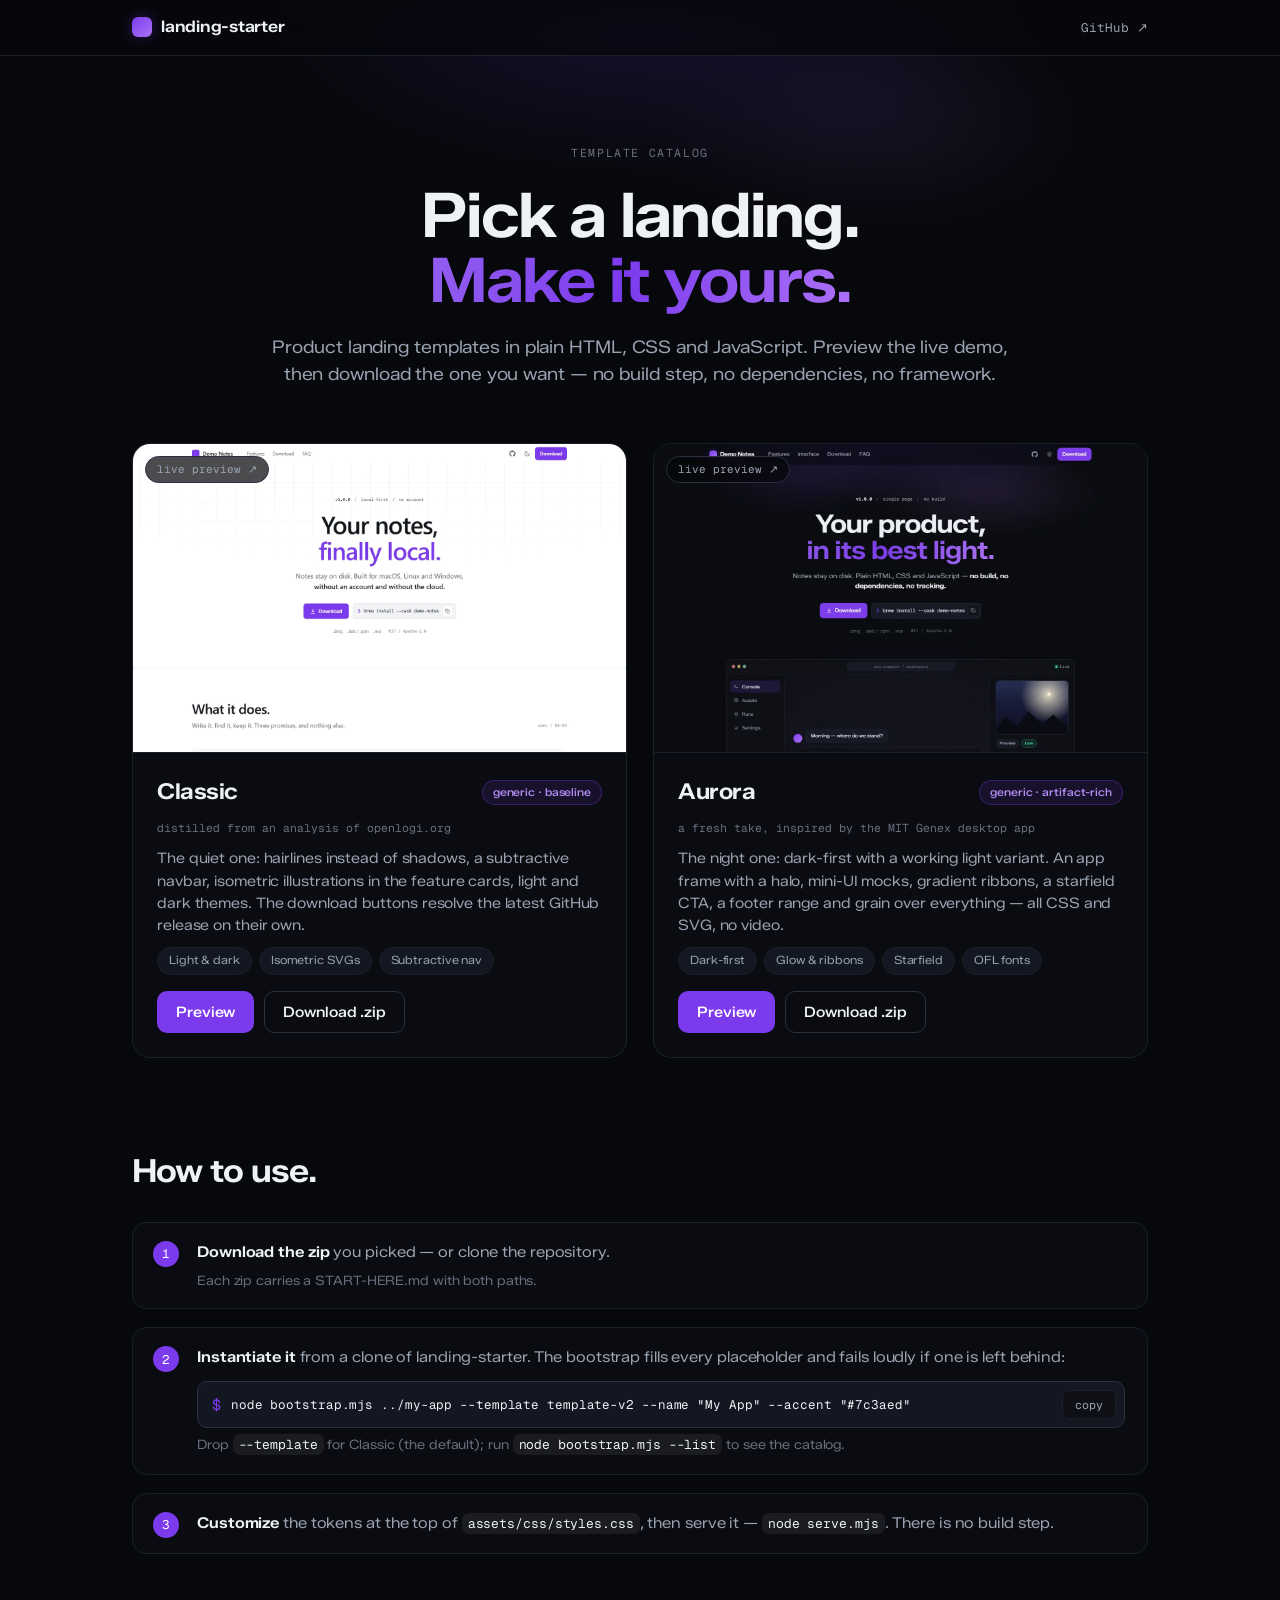
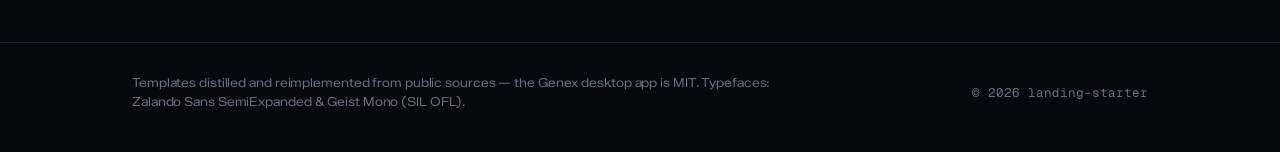
==== site/index.html @ e27b5848 "feat: catalogo de templates - galeria no Pages, bootstrap --template/--list, tools de build e captur" ====
<!DOCTYPE html>
<html lang="en">
<head>
  <meta charset="utf-8" />
  <meta name="viewport" content="width=device-width, initial-scale=1" />
  <title>landing-starter — template catalog</title>
  <meta name="description" content="Product landing templates in plain HTML, CSS and JavaScript. Preview a live demo, download the one you want — no build step." />

  <link rel="preload" href="assets/fonts/ZalandoSansSemiExpanded-variable.woff2" as="font" type="font/woff2" crossorigin />
  <link rel="preload" href="assets/fonts/GeistMono-variable.woff2" as="font" type="font/woff2" crossorigin />
  <link rel="stylesheet" href="styles.css" />
</head>
<body>
  <header class="bar">
    <div class="bar-inner">
      <span class="brand"><span class="brand-mark" aria-hidden="true"></span>landing-starter</span>
      <a class="bar-link mono" href="https://github.com/mafhper/landing-starter">GitHub&nbsp;&#8599;</a>
    </div>
  </header>

  <main>
    <!-- ============================= INTRO ============================= -->
    <section class="intro">
      <span class="eyebrow mono">template catalog</span>
      <h1>Pick a landing.<br /><span class="grad">Make it yours.</span></h1>
      <p>Product landing templates in plain HTML, CSS and JavaScript. Preview the live demo, then download the one you want — no build step, no dependencies, no framework.</p>
    </section>

    <!-- ============================= CARDS ============================= -->
    <section class="cards">
      <article class="tcard">
        <a class="shot" href="classic/" aria-label="Open the Classic live demo">
          <img src="img/classic.webp" alt="Classic template — hero of the live demo" width="1440" height="900" />
          <span class="shot-tag mono">live preview &#8599;</span>
        </a>
        <div class="tbody">
          <div class="trow">
            <h2>Classic</h2>
            <span class="badge">generic · baseline</span>
          </div>
          <p class="origin mono">distilled from an analysis of openlogi.org</p>
          <p class="desc">The quiet one: hairlines instead of shadows, a subtractive navbar, isometric illustrations in the feature cards, light and dark themes. The download buttons resolve the latest GitHub release on their own.</p>
          <div class="tags">
            <span>Light &amp; dark</span>
            <span>Isometric SVGs</span>
            <span>Subtractive nav</span>
          </div>
          <div class="acts">
            <a class="btn btn-primary" href="classic/">Preview</a>
            <a class="btn btn-ghost" href="downloads/classic.zip" download>Download .zip</a>
          </div>
        </div>
      </article>

      <article class="tcard">
        <a class="shot" href="aurora/" aria-label="Open the Aurora live demo">
          <img src="img/aurora.webp" alt="Aurora template — hero of the live demo" width="1440" height="900" />
          <span class="shot-tag mono">live preview &#8599;</span>
        </a>
        <div class="tbody">
          <div class="trow">
            <h2>Aurora</h2>
            <span class="badge">generic · artifact-rich</span>
          </div>
          <p class="origin mono">a fresh take, inspired by the MIT Genex desktop app</p>
          <p class="desc">The night one: dark-first with a working light variant. An app frame with a halo, mini-UI mocks, gradient ribbons, a starfield CTA, a footer range and grain over everything — all CSS and SVG, no video.</p>
          <div class="tags">
            <span>Dark-first</span>
            <span>Glow &amp; ribbons</span>
            <span>Starfield</span>
            <span>OFL fonts</span>
          </div>
          <div class="acts">
            <a class="btn btn-primary" href="aurora/">Preview</a>
            <a class="btn btn-ghost" href="downloads/aurora.zip" download>Download .zip</a>
          </div>
        </div>
      </article>
    </section>

    <!-- ============================== HOW ============================== -->
    <section class="how">
      <h2>How to use.</h2>
      <ol>
        <li>
          <b>Download the zip</b> you picked — or clone the repository.
          <span class="muted">Each zip carries a START-HERE.md with both paths.</span>
        </li>
        <li>
          <b>Instantiate it</b> from a clone of landing-starter. The bootstrap fills every placeholder and fails loudly if one is left behind:
          <span class="cmd">
            <span class="sigil">$</span>
            <code>node bootstrap.mjs ../my-app --template template-v2 --name "My App" --accent "#7c3aed"</code>
            <button type="button" class="copy-btn" data-copy='node bootstrap.mjs ../my-app --template template-v2 --name "My App" --accent "#7c3aed"' aria-label="Copy command">copy</button>
          </span>
          <span class="muted">Drop <code>--template</code> for Classic (the default); run <code>node bootstrap.mjs --list</code> to see the catalog.</span>
        </li>
        <li>
          <b>Customize</b> the tokens at the top of <code>assets/css/styles.css</code>, then serve it — <code>node serve.mjs</code>. There is no build step.
        </li>
      </ol>
    </section>
  </main>

  <footer>
    <div class="foot-inner">
      <p>Templates distilled and reimplemented from public sources — the Genex desktop app is MIT. Typefaces: Zalando Sans SemiExpanded &amp; Geist Mono (SIL OFL).</p>
      <p class="mono">&copy; <span id="year">2026</span> landing-starter</p>
    </div>
  </footer>

  <script src="app.js"></script>
</body>
</html>
---- site/styles.css ----
/* ==========================================================================
   landing-starter — a galeria do catálogo

   Página de índice publicada na raiz do Pages; os demos vivem em /classic/
   e /aurora/, e os zips em /downloads/ (gerados por tools/build-site.mjs).
   Mesma família visual da Aurora (escuro, hairline, glow), sem toggle:
   o catálogo é uma página só, direta ao ponto.
   ========================================================================== */

@font-face {
  font-family: "Zalando Sans SemiExpanded";
  src: url("assets/fonts/ZalandoSansSemiExpanded-variable.woff2") format("woff2");
  font-weight: 200 900;
  font-style: normal;
  font-display: swap;
}
@font-face {
  font-family: "Geist Mono";
  src: url("assets/fonts/GeistMono-variable.woff2") format("woff2");
  font-weight: 200 900;
  font-style: normal;
  font-display: swap;
}

:root {
  --accent: #7c3aed;
  --glow-a: color-mix(in srgb, var(--accent) 58%, #7c5cff);
  --glow-b: color-mix(in srgb, var(--accent) 28%, #c084fc);

  --canvas: #07080c;
  --band: #0a0c11;
  --surface: #0e1016;
  --surface-2: #131722;

  --ink: #eef1f6;
  --muted: #9aa3b2;
  --faint: #67707f;

  --hairline: #1b1f29;
  --hairline-strong: #2a3040;

  --r-sm: 7px;
  --r-md: 10px;
  --r-lg: 14px;
  --r-xl: 18px;
  --r-pill: 9999px;

  --maxw: 1080px;

  --font-sans: "Zalando Sans SemiExpanded", system-ui, -apple-system, "Segoe UI", Roboto, "Helvetica Neue", Arial, sans-serif;
  --font-mono: "Geist Mono", ui-monospace, "SF Mono", "Cascadia Mono", Menlo, Consolas, monospace;
}

* { box-sizing: border-box; }
html { scroll-behavior: smooth; }
body {
  margin: 0;
  background: var(--canvas);
  color: var(--ink);
  font-family: var(--font-sans);
  font-size: 16px;
  line-height: 1.55;
  letter-spacing: -0.006em;
  -webkit-font-smoothing: antialiased;
}
a { color: inherit; text-decoration: none; }
img { display: block; }
h1, h2, p { margin: 0; }
code { font-family: var(--font-mono); }

.mono { font-family: var(--font-mono); font-variant-numeric: tabular-nums; letter-spacing: 0; }

::selection { background: color-mix(in srgb, var(--accent) 30%, transparent); }

/* ---- topo ---------------------------------------------------------------- */

.bar {
  position: sticky;
  top: 0;
  z-index: 10;
  background: color-mix(in srgb, var(--canvas) 74%, transparent);
  -webkit-backdrop-filter: saturate(160%) blur(16px);
  backdrop-filter: saturate(160%) blur(16px);
  border-bottom: 1px solid var(--hairline);
}
.bar-inner {
  max-width: var(--maxw);
  margin: 0 auto;
  padding: 15px 32px;
  display: flex;
  align-items: center;
  justify-content: space-between;
  gap: 16px;
}
.brand { display: inline-flex; align-items: center; gap: 9px; font-weight: 600; letter-spacing: -0.015em; }
.brand-mark {
  width: 20px; height: 20px;
  border-radius: 30%;
  background: linear-gradient(140deg, var(--accent), var(--glow-b));
  box-shadow: 0 0 16px -4px color-mix(in srgb, var(--glow-a) 80%, transparent);
}
.bar-link { font-size: 12.5px; color: var(--muted); }
.bar-link:hover { color: var(--ink); }

/* ---- intro --------------------------------------------------------------- */

.intro {
  position: relative;
  max-width: var(--maxw);
  margin: 0 auto;
  padding: 84px 32px 56px;
  text-align: center;
}
.intro::before {
  content: "";
  position: absolute;
  inset: -60px 0 auto 0;
  height: 420px;
  background:
    radial-gradient(52% 60% at 50% 0%, color-mix(in srgb, var(--glow-a) 34%, transparent), transparent 72%),
    radial-gradient(30% 34% at 72% 30%, color-mix(in srgb, var(--glow-b) 22%, transparent), transparent 70%);
  filter: blur(34px);
  opacity: .5;
  pointer-events: none;
}
.intro > * { position: relative; }

.eyebrow {
  display: inline-block;
  font-size: 11.5px;
  letter-spacing: .14em;
  text-transform: uppercase;
  color: var(--faint);
}
.intro h1 {
  margin: 18px 0 0;
  font-size: clamp(36px, 5.6vw, 62px);
  font-weight: 620;
  letter-spacing: -0.028em;
  line-height: 1.05;
  text-wrap: balance;
}
.grad {
  background: linear-gradient(100deg, color-mix(in srgb, var(--accent) 82%, #fff), var(--accent) 46%, var(--glow-b));
  -webkit-background-clip: text;
  background-clip: text;
  color: transparent;
}
.intro p {
  margin: 20px auto 0;
  max-width: 58ch;
  color: var(--muted);
  font-size: clamp(15px, 1.9vw, 17.5px);
  text-wrap: pretty;
}

/* ---- cards --------------------------------------------------------------- */

.cards {
  max-width: var(--maxw);
  margin: 0 auto;
  padding: 0 32px 24px;
  display: grid;
  grid-template-columns: repeat(2, 1fr);
  gap: 26px;
  align-items: start;
}

.tcard {
  border: 1px solid var(--hairline);
  border-radius: var(--r-xl);
  background: color-mix(in srgb, var(--surface) 58%, transparent);
  overflow: hidden;
  transition: transform .22s cubic-bezier(.2, .7, .2, 1), border-color .22s, box-shadow .22s;
}
.tcard:hover {
  transform: translateY(-2px);
  border-color: var(--hairline-strong);
  box-shadow: 0 30px 70px -40px color-mix(in srgb, var(--glow-a) 55%, transparent);
}

.shot { position: relative; display: block; border-bottom: 1px solid var(--hairline); background: var(--band); }
.shot img { width: 100%; height: auto; aspect-ratio: 16 / 10; object-fit: cover; object-position: top; }
.shot::after {
  content: "";
  position: absolute;
  inset: 0;
  background: linear-gradient(180deg, transparent 62%, color-mix(in srgb, var(--canvas) 42%, transparent));
  opacity: 0;
  transition: opacity .2s;
}
.shot:hover::after { opacity: 1; }
.shot-tag {
  position: absolute;
  top: 12px; left: 12px;
  z-index: 1;
  padding: 4px 11px;
  border: 1px solid var(--hairline-strong);
  border-radius: var(--r-pill);
  background: color-mix(in srgb, var(--canvas) 72%, transparent);
  -webkit-backdrop-filter: blur(8px);
  backdrop-filter: blur(8px);
  font-size: 11px;
  color: var(--muted);
}

.tbody { padding: 22px 24px 24px; display: grid; gap: 10px; }
.trow { display: flex; align-items: center; justify-content: space-between; gap: 12px; }
.trow h2 { font-size: 22px; font-weight: 620; letter-spacing: -0.02em; }
.badge {
  padding: 3px 10px;
  border: 1px solid color-mix(in srgb, var(--accent) 34%, transparent);
  border-radius: var(--r-pill);
  background: color-mix(in srgb, var(--accent) 12%, transparent);
  color: color-mix(in srgb, var(--accent) 55%, var(--ink));
  font-size: 11px;
  font-weight: 520;
  white-space: nowrap;
}
.origin { font-size: 11.5px; color: var(--faint); }
.desc { color: var(--muted); font-size: 14.5px; text-wrap: pretty; }

.tags { display: flex; flex-wrap: wrap; gap: 7px; }
.tags span {
  padding: 4px 11px;
  border: 1px solid var(--hairline);
  border-radius: var(--r-pill);
  background: var(--surface-2);
  color: var(--muted);
  font-size: 11.5px;
}

.acts { display: flex; gap: 10px; margin-top: 6px; }
.btn {
  display: inline-flex;
  align-items: center;
  justify-content: center;
  padding: 9px 18px;
  border: 1px solid transparent;
  border-radius: var(--r-md);
  font-family: inherit;
  font-size: 14.5px;
  font-weight: 520;
  cursor: pointer;
  transition: transform .15s, background .15s, border-color .15s, color .15s;
}
.btn:active { transform: scale(.97); }
.btn:focus-visible { outline: 2px solid color-mix(in srgb, var(--accent) 60%, transparent); outline-offset: 2px; }
.btn-primary { background: var(--accent); color: #fff; }
.btn-primary:hover { background: color-mix(in srgb, var(--accent) 86%, #fff); }
.btn-ghost { border-color: var(--hairline-strong); color: var(--ink); }
.btn-ghost:hover { background: color-mix(in srgb, var(--ink) 6%, transparent); }

/* ---- como usar ----------------------------------------------------------- */

.how {
  max-width: var(--maxw);
  margin: 0 auto;
  padding: 64px 32px 88px;
}
.how h2 {
  font-size: clamp(24px, 3.2vw, 32px);
  font-weight: 620;
  letter-spacing: -0.024em;
  margin-bottom: 26px;
}
.how ol { margin: 0; padding: 0; list-style: none; display: grid; gap: 18px; counter-reset: step; }
.how li {
  position: relative;
  padding: 18px 22px 18px 64px;
  border: 1px solid var(--hairline);
  border-radius: var(--r-lg);
  background: color-mix(in srgb, var(--surface) 58%, transparent);
  color: var(--muted);
  font-size: 15px;
  counter-increment: step;
  text-wrap: pretty;
}
.how li::before {
  content: counter(step);
  position: absolute;
  left: 20px;
  top: 18px;
  width: 26px; height: 26px;
  display: grid; place-items: center;
  border-radius: 50%;
  background: var(--accent);
  color: #fff;
  font-family: var(--font-mono);
  font-size: 12.5px;
}
.how li b { color: var(--ink); font-weight: 600; }
.how .muted { display: block; margin-top: 6px; font-size: 13px; color: var(--faint); }
.how code { font-size: 13px; padding: 2px 6px; border-radius: var(--r-sm); background: color-mix(in srgb, var(--ink) 7%, transparent); color: var(--ink); }

.cmd {
  margin-top: 12px;
  display: flex;
  align-items: center;
  gap: 10px;
  padding: 8px 8px 8px 14px;
  border: 1px solid var(--hairline-strong);
  border-radius: var(--r-md);
  background: var(--surface-2);
  overflow-x: auto;
}
.cmd .sigil { color: var(--accent); font-family: var(--font-mono); }
.cmd code { background: none; padding: 0; white-space: nowrap; font-size: 12.5px; }
.copy-btn {
  margin-left: auto;
  padding: 6px 12px;
  border: 1px solid var(--hairline);
  border-radius: var(--r-sm);
  background: var(--surface);
  color: var(--muted);
  font-family: var(--font-mono);
  font-size: 11.5px;
  cursor: pointer;
  transition: color .15s, border-color .15s;
}
.copy-btn:hover { color: var(--ink); }
.copy-btn.done { color: var(--accent); border-color: var(--accent); }

/* ---- rodapé -------------------------------------------------------------- */

footer { border-top: 1px solid var(--hairline); padding: 30px 0 40px; }
.foot-inner {
  max-width: var(--maxw);
  margin: 0 auto;
  padding: 0 32px;
  display: flex;
  flex-wrap: wrap;
  justify-content: space-between;
  align-items: center;
  gap: 12px;
}
footer p { color: var(--faint); font-size: 12.5px; max-width: 72ch; text-wrap: pretty; }
footer .mono { white-space: nowrap; }

/* ---- breakpoints --------------------------------------------------------- */

@media (max-width: 900px) {
  .cards { grid-template-columns: 1fr; }
  .intro { padding-top: 64px; }
}
@media (max-width: 560px) {
  .bar-inner, .intro, .cards, .how, .foot-inner { padding-left: 20px; padding-right: 20px; }
  .acts { flex-wrap: wrap; }
  .how li { padding-left: 56px; }
}

@media (prefers-reduced-motion: reduce) {
  html { scroll-behavior: auto; }
  .tcard, .btn, .shot::after, .copy-btn { transition: none; }
  .tcard:hover { transform: none; }
  .btn:active { transform: none; }
}
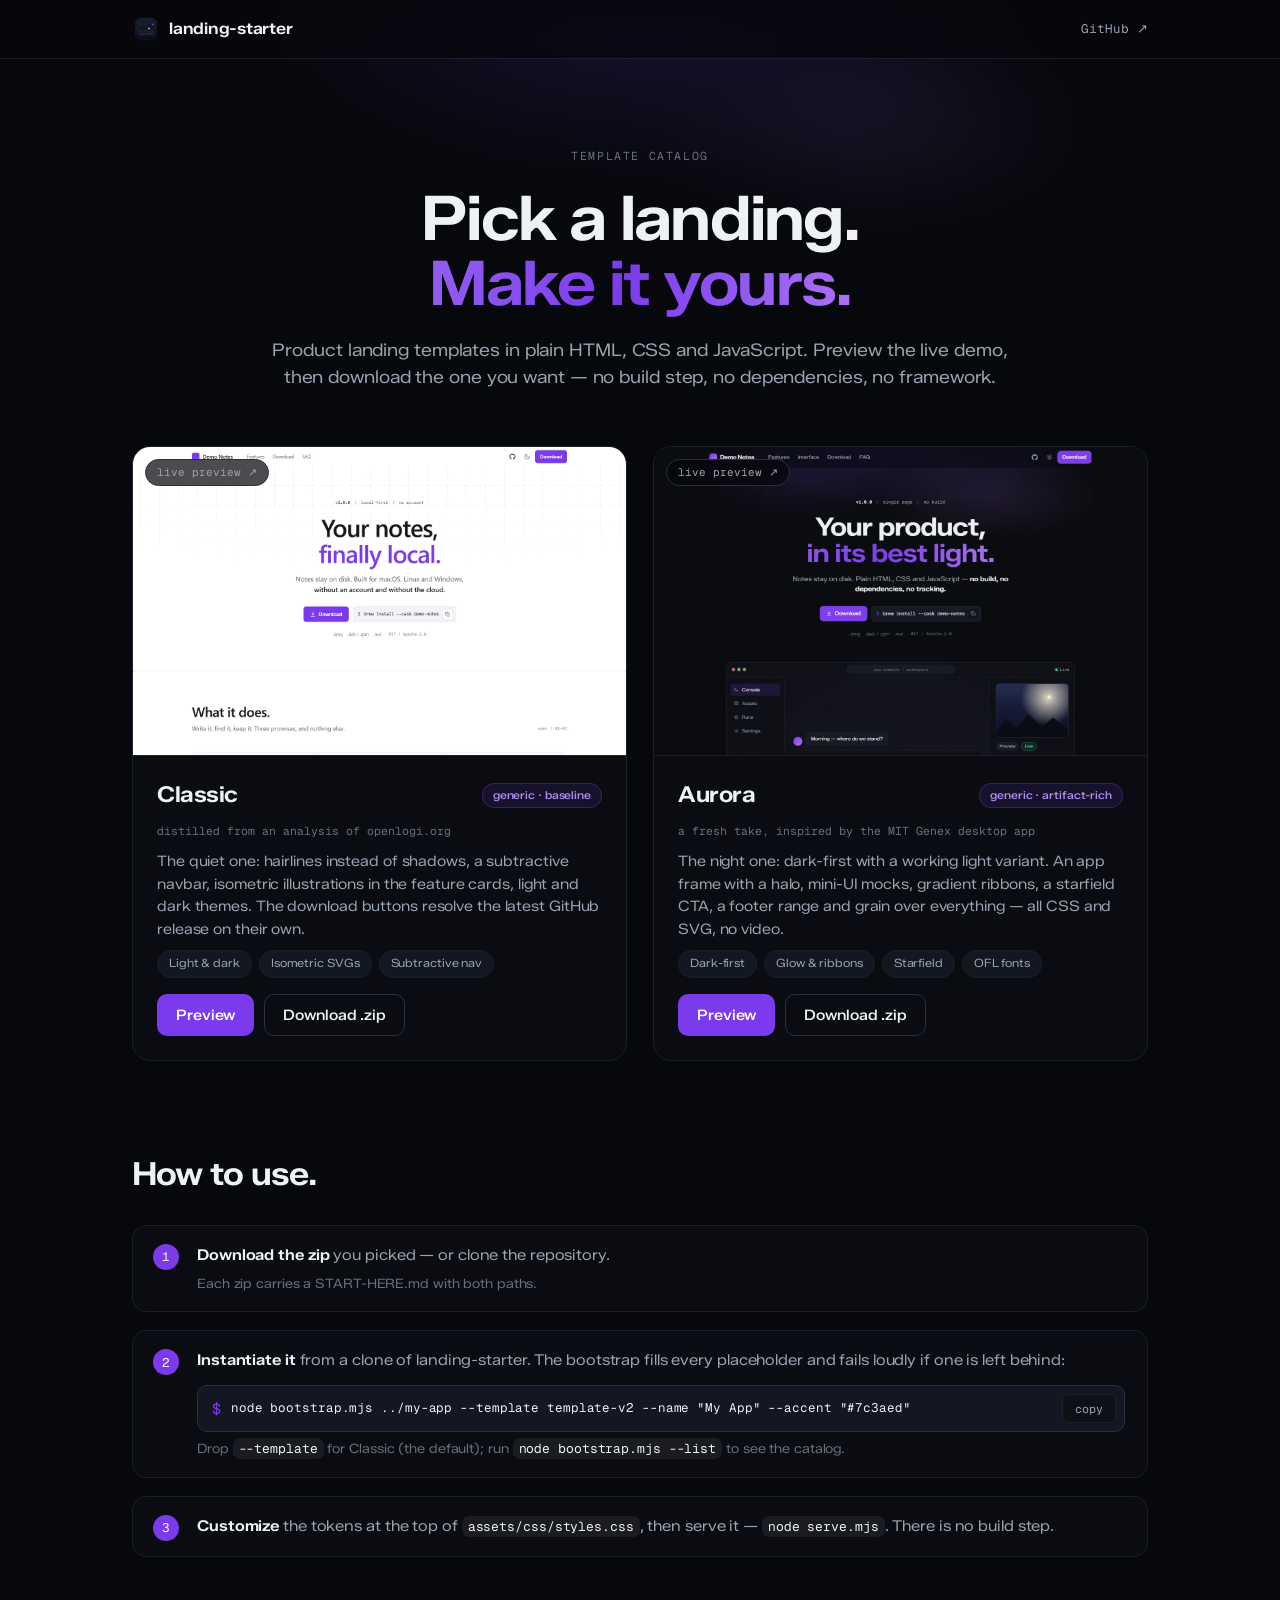
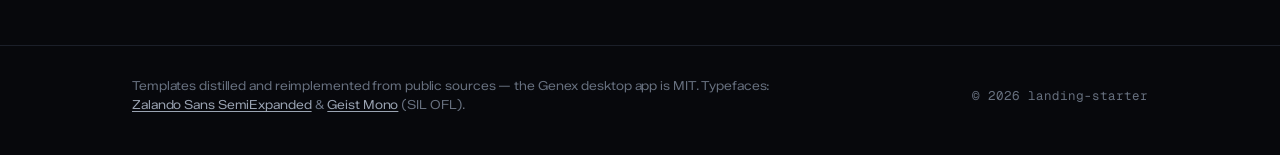
==== commit 44cad701: "feat: marca do catalogo - brand set, favicons, og image e links OFL das fontes" ====
--- a/site/index.html
+++ b/site/index.html
@@ -6,6 +6,24 @@
   <title>landing-starter — template catalog</title>
   <meta name="description" content="Product landing templates in plain HTML, CSS and JavaScript. Preview a live demo, download the one you want — no build step." />
 
+  <link rel="icon" href="favicon.svg" type="image/svg+xml" />
+  <link rel="icon" href="icon.ico" sizes="32x32" />
+  <link rel="icon" type="image/png" sizes="16x16" href="favicon-16.png" />
+  <link rel="icon" type="image/png" sizes="32x32" href="favicon-32.png" />
+  <link rel="icon" type="image/png" sizes="192x192" href="favicon-192.png" />
+  <link rel="icon" type="image/png" sizes="512x512" href="favicon-512.png" />
+  <link rel="apple-touch-icon" sizes="180x180" href="apple-touch-icon-180.png" />
+  <meta name="theme-color" content="#07080c" />
+
+  <meta property="og:type" content="website" />
+  <meta property="og:title" content="landing-starter — template catalog" />
+  <meta property="og:description" content="Product landing templates in plain HTML, CSS and JavaScript. Preview a live demo, download the one you want — no build step." />
+  <meta property="og:image" content="https://mafhper.github.io/landing-starter/og.webp" />
+  <meta property="og:image:width" content="1200" />
+  <meta property="og:image:height" content="630" />
+  <meta name="twitter:card" content="summary_large_image" />
+  <meta name="twitter:image" content="https://mafhper.github.io/landing-starter/og.webp" />
+
   <link rel="preload" href="assets/fonts/ZalandoSansSemiExpanded-variable.woff2" as="font" type="font/woff2" crossorigin />
   <link rel="preload" href="assets/fonts/GeistMono-variable.woff2" as="font" type="font/woff2" crossorigin />
   <link rel="stylesheet" href="styles.css" />
@@ -13,7 +31,7 @@
 <body>
   <header class="bar">
     <div class="bar-inner">
-      <span class="brand"><span class="brand-mark" aria-hidden="true"></span>landing-starter</span>
+      <span class="brand"><img src="brand/icon.svg" alt="" width="28" height="28" />landing-starter</span>
       <a class="bar-link mono" href="https://github.com/mafhper/landing-starter">GitHub&nbsp;&#8599;</a>
     </div>
   </header>
@@ -104,7 +122,7 @@
 
   <footer>
     <div class="foot-inner">
-      <p>Templates distilled and reimplemented from public sources — the Genex desktop app is MIT. Typefaces: Zalando Sans SemiExpanded &amp; Geist Mono (SIL OFL).</p>
+      <p>Templates distilled and reimplemented from public sources — the Genex desktop app is MIT. Typefaces: <a href="assets/fonts/zalando-OFL.txt">Zalando Sans SemiExpanded</a> &amp; <a href="assets/fonts/geist-mono-OFL.txt">Geist Mono</a> (SIL OFL).</p>
       <p class="mono">&copy; <span id="year">2026</span> landing-starter</p>
     </div>
   </footer>
--- a/site/styles.css
+++ b/site/styles.css
@@ -93,12 +93,6 @@
   gap: 16px;
 }
 .brand { display: inline-flex; align-items: center; gap: 9px; font-weight: 600; letter-spacing: -0.015em; }
-.brand-mark {
-  width: 20px; height: 20px;
-  border-radius: 30%;
-  background: linear-gradient(140deg, var(--accent), var(--glow-b));
-  box-shadow: 0 0 16px -4px color-mix(in srgb, var(--glow-a) 80%, transparent);
-}
 .bar-link { font-size: 12.5px; color: var(--muted); }
 .bar-link:hover { color: var(--ink); }
 
@@ -335,6 +329,8 @@
   gap: 12px;
 }
 footer p { color: var(--faint); font-size: 12.5px; max-width: 72ch; text-wrap: pretty; }
+footer a { color: var(--muted); text-decoration: underline; text-underline-offset: 2px; }
+footer a:hover { color: var(--ink); }
 footer .mono { white-space: nowrap; }
 
 /* ---- breakpoints --------------------------------------------------------- */
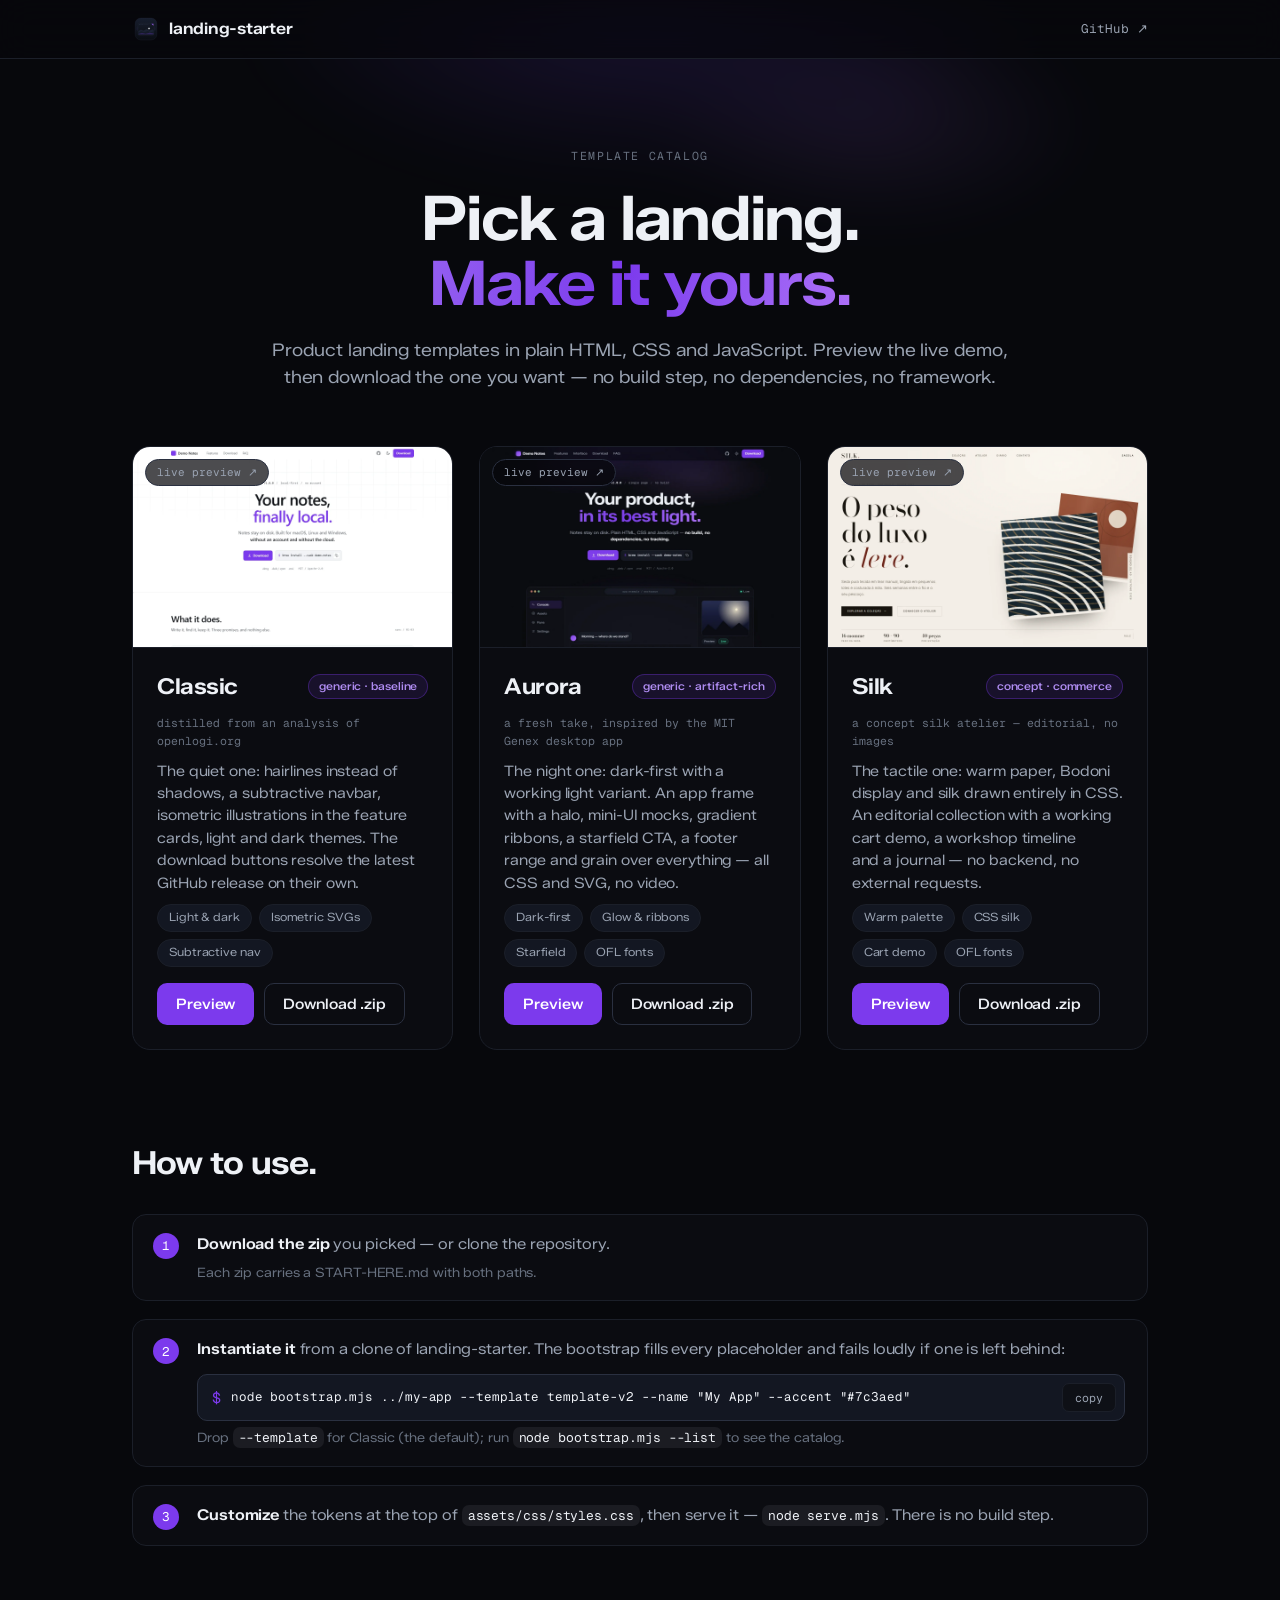
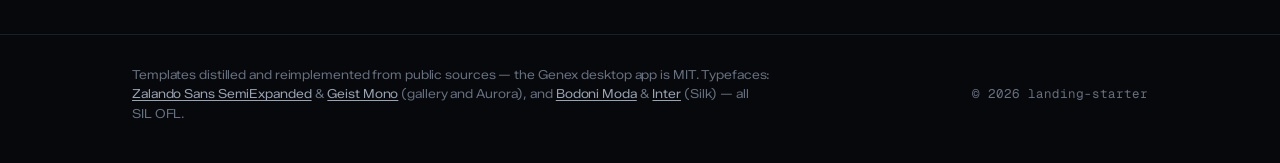
==== commit 549b0e4e: "feat: adiciona o template Silk ao catalogo - template-v3 (Silk) + demo-v3 publicado em /silk/  - Bod" ====
--- a/site/index.html
+++ b/site/index.html
@@ -94,6 +94,31 @@
           </div>
         </div>
       </article>
+
+      <article class="tcard">
+        <a class="shot" href="silk/" aria-label="Open the Silk live demo">
+          <img src="img/silk.webp" alt="Silk template — hero of the live demo" width="1440" height="900" />
+          <span class="shot-tag mono">live preview &#8599;</span>
+        </a>
+        <div class="tbody">
+          <div class="trow">
+            <h2>Silk</h2>
+            <span class="badge">concept · commerce</span>
+          </div>
+          <p class="origin mono">a concept silk atelier — editorial, no images</p>
+          <p class="desc">The tactile one: warm paper, Bodoni display and silk drawn entirely in CSS. An editorial collection with a working cart demo, a workshop timeline and a journal — no backend, no external requests.</p>
+          <div class="tags">
+            <span>Warm palette</span>
+            <span>CSS silk</span>
+            <span>Cart demo</span>
+            <span>OFL fonts</span>
+          </div>
+          <div class="acts">
+            <a class="btn btn-primary" href="silk/">Preview</a>
+            <a class="btn btn-ghost" href="downloads/silk.zip" download>Download .zip</a>
+          </div>
+        </div>
+      </article>
     </section>
 
     <!-- ============================== HOW ============================== -->
@@ -122,7 +147,7 @@
 
   <footer>
     <div class="foot-inner">
-      <p>Templates distilled and reimplemented from public sources — the Genex desktop app is MIT. Typefaces: <a href="assets/fonts/zalando-OFL.txt">Zalando Sans SemiExpanded</a> &amp; <a href="assets/fonts/geist-mono-OFL.txt">Geist Mono</a> (SIL OFL).</p>
+      <p>Templates distilled and reimplemented from public sources — the Genex desktop app is MIT. Typefaces: <a href="assets/fonts/zalando-OFL.txt">Zalando Sans SemiExpanded</a> &amp; <a href="assets/fonts/geist-mono-OFL.txt">Geist Mono</a> (gallery and Aurora), and <a href="silk/assets/fonts/bodoni-moda-OFL.txt">Bodoni Moda</a> &amp; <a href="silk/assets/fonts/inter-OFL.txt">Inter</a> (Silk) — all SIL OFL.</p>
       <p class="mono">&copy; <span id="year">2026</span> landing-starter</p>
     </div>
   </footer>
--- a/site/styles.css
+++ b/site/styles.css
@@ -155,7 +155,7 @@
   margin: 0 auto;
   padding: 0 32px 24px;
   display: grid;
-  grid-template-columns: repeat(2, 1fr);
+  grid-template-columns: repeat(auto-fit, minmax(320px, 1fr));
   gap: 26px;
   align-items: start;
 }
@@ -336,7 +336,6 @@
 /* ---- breakpoints --------------------------------------------------------- */
 
 @media (max-width: 900px) {
-  .cards { grid-template-columns: 1fr; }
   .intro { padding-top: 64px; }
 }
 @media (max-width: 560px) {
